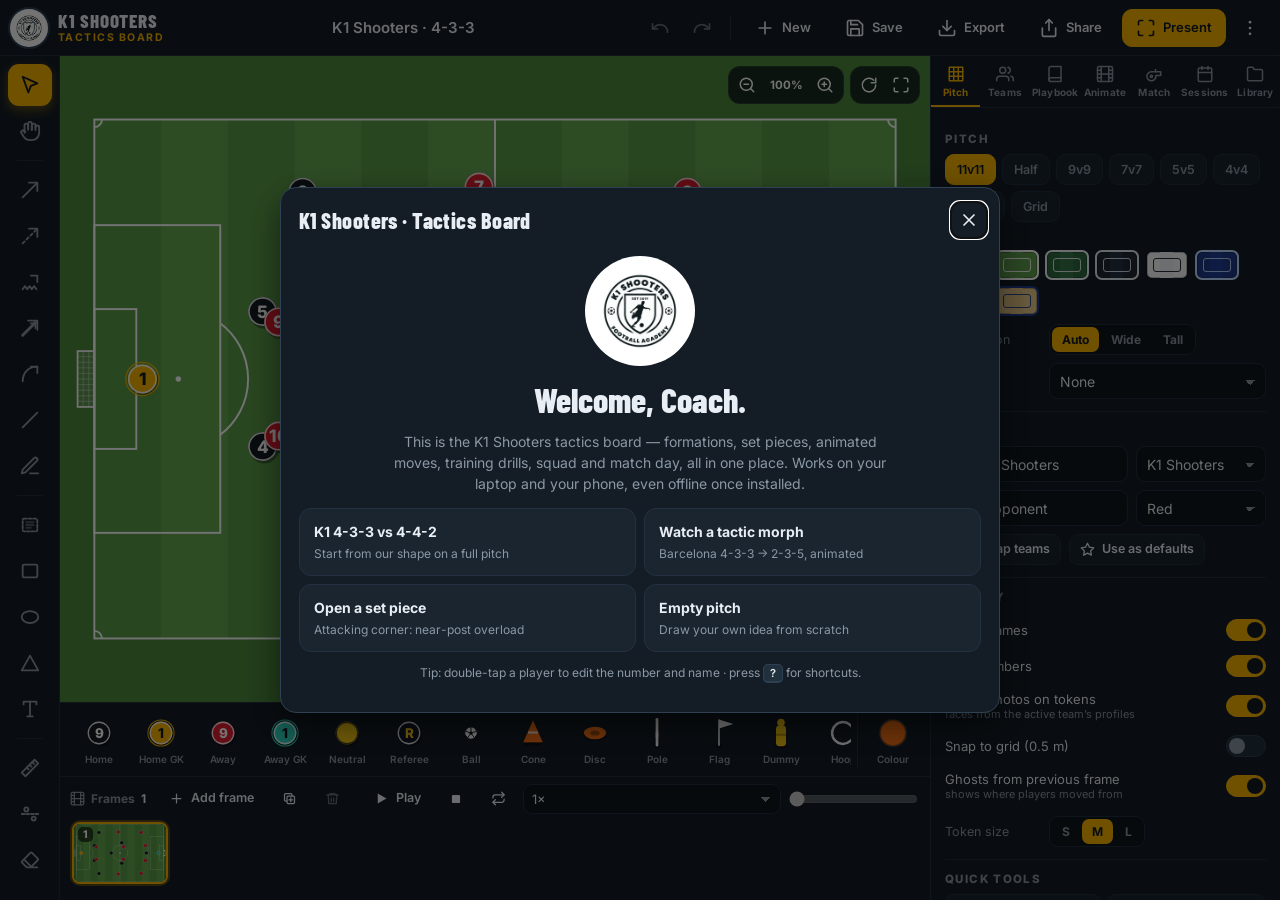
==== index.html @ 0724ea92 "K1 Shooters Tactics Board — installable coaching app Pitches, formations, set pieces, drills, animat" ====
<!DOCTYPE html>
<html lang="en" data-theme="dark">
<head>
  <meta charset="utf-8">
  <meta name="viewport" content="width=device-width, initial-scale=1, viewport-fit=cover, maximum-scale=1, user-scalable=no">
  <title>K1 Shooters · Tactics Board</title>
  <meta name="description" content="K1 Shooters Football Academy tactics board — formations, set pieces, animated moves, drills, squad, sessions and match day. Laptop and phone.">
  <meta name="theme-color" content="#0b1116">
  <meta name="apple-mobile-web-app-capable" content="yes">
  <meta name="mobile-web-app-capable" content="yes">
  <meta name="apple-mobile-web-app-status-bar-style" content="black-translucent">
  <meta name="apple-mobile-web-app-title" content="K1 Tactics">
  <link rel="manifest" href="manifest.webmanifest">
  <link rel="icon" href="assets/icon.svg" type="image/svg+xml">
  <link rel="apple-touch-icon" href="assets/apple-touch-icon.png">
  <link rel="preconnect" href="https://fonts.googleapis.com">
  <link rel="preconnect" href="https://fonts.gstatic.com" crossorigin>
  <link href="https://fonts.googleapis.com/css2?family=Barlow+Condensed:wght@600;700;800&family=Inter:wght@400;500;600;700;800&display=swap" rel="stylesheet">
  <link rel="stylesheet" href="css/app.css">
</head>
<body>
  <div id="app" class="app">
    <header class="topbar" id="topbar">
      <button class="icon-btn only-mobile" id="btnMenu" aria-label="Menu"><svg width="22" height="22" viewBox="0 0 24 24" fill="none" stroke="currentColor" stroke-width="2" stroke-linecap="round"><path d="M4 6h16M4 12h16M4 18h16"/></svg></button>
      <div class="brand" id="brand"></div>
      <div class="title-wrap"><input id="boardTitle" class="title-input" spellcheck="false" aria-label="Board title" value="Untitled board"></div>
      <div class="topbar-actions" id="topActions"></div>
    </header>

    <aside class="toolrail" id="toolrail" aria-label="Tools"></aside>

    <main class="stage" id="stage">
      <div class="board-wrap" id="boardWrap">
        <svg id="board" class="board" role="img" aria-label="Tactics board"></svg>
        <div class="hud hud-tl" id="hudTL"></div>
        <div class="hud hud-tr" id="hudTR"></div>
        <div class="hud hud-bc" id="hudBC"></div>
        <div class="selbar" id="selbar" hidden></div>
        <div class="text-editor" id="textEditor" hidden>
          <textarea rows="2" aria-label="Text label"></textarea>
          <div class="te-actions"><button class="btn btn-sm te-cancel" type="button">Cancel</button><button class="btn btn-sm btn-primary te-ok" type="button">Place</button></div>
        </div>
      </div>
      <div class="tray" id="tray" aria-label="Players and equipment"></div>
      <div class="framesbar" id="framesBar" aria-label="Frames"></div>
    </main>

    <aside class="sidepanel" id="sidepanel">
      <nav class="tabs" id="tabs" aria-label="Panels"></nav>
      <div class="pane" id="pane"></div>
    </aside>

    <nav class="mobilebar" id="mobilebar" aria-label="Sections"></nav>
  </div>

  <div id="sheet" class="sheet" hidden>
    <div class="sheet-backdrop"></div>
    <div class="sheet-panel" role="dialog" aria-modal="true">
      <div class="sheet-handle"></div>
      <div class="sheet-head"><div class="sheet-title" id="sheetTitle"></div><button class="icon-btn" id="sheetClose" aria-label="Close"><svg width="20" height="20" viewBox="0 0 24 24" fill="none" stroke="currentColor" stroke-width="2" stroke-linecap="round"><path d="M18 6L6 18M6 6l12 12"/></svg></button></div>
      <div class="sheet-body" id="sheetBody"></div>
    </div>
  </div>
  <div id="modal" class="modal" hidden></div>
  <div id="ctxmenu" class="ctxmenu menu" hidden></div>
  <div id="toasts" class="toasts" aria-live="polite"></div>
  <input type="file" id="fileInput" hidden>

  <script src="js/icons.js"></script>
  <script src="js/logo-data.js"></script>
  <script src="js/logo.js"></script>
  <script src="js/kits.js"></script>
  <script src="js/formations.js"></script>
  <script src="js/pitch.js"></script>
  <script src="js/state.js"></script>
  <script src="js/setpieces.js"></script>
  <script src="js/drills.js"></script>
  <script src="js/tactics.js"></script>
  <script src="js/render.js"></script>
  <script src="js/anim.js"></script>
  <script src="js/templates.js"></script>
  <script src="js/board.js"></script>
  <script src="js/gif.js"></script>
  <script src="js/storage.js"></script>
  <script src="js/squad.js"></script>
  <script src="js/teams.js"></script>
  <script src="js/match.js"></script>
  <script src="js/session.js"></script>
  <script src="js/ui.js"></script>
  <script src="js/panes.js"></script>
  <script src="js/panes-teams.js"></script>
  <script src="js/app.js"></script>
</body>
</html>
---- css/app.css ----
/* K1 Shooters Tactics Board — stylesheet */
:root {
  --bg: #0b1116; --bg2: #0f171e; --surface: #141d26; --surface2: #1a2530; --surface3: #21303d;
  --border: #223041; --border2: #2e4052;
  --text: #e8eef4; --muted: #8b98a5; --dim: #5d6b79;
  --accent: #f5b301; --accent-ink: #131c21; --accent2: #38bdf8; --ok: #22c55e; --warn: #f97316; --danger: #ef4444;
  --radius: 12px; --radius-sm: 8px;
  --shadow: 0 12px 34px rgba(0,0,0,.5); --shadow-sm: 0 4px 14px rgba(0,0,0,.35);
  --font: Inter, "Segoe UI", system-ui, -apple-system, Roboto, Arial, sans-serif;
  --display: "Barlow Condensed", Impact, "Arial Narrow", var(--font);
  --topbar-h: 56px; --rail-w: 60px; --panel-w: 350px; --tray-h: 74px; --frames-h: 124px;
  --sat: env(safe-area-inset-top, 0px); --sab: env(safe-area-inset-bottom, 0px);
}
[data-theme="light"] {
  --bg: #e9edf1; --bg2: #f3f5f7; --surface: #ffffff; --surface2: #f2f5f8; --surface3: #e6ebf0;
  --border: #d5dde5; --border2: #c1ccd7;
  --text: #131c21; --muted: #5b6977; --dim: #8794a1;
  --shadow: 0 12px 34px rgba(16,24,40,.18); --shadow-sm: 0 4px 14px rgba(16,24,40,.12);
}

* { box-sizing: border-box; }
[hidden] { display: none !important; }
html, body { height: 100%; margin: 0; }
body { font-family: var(--font); font-size: 14px; color: var(--text); background: var(--bg); -webkit-font-smoothing: antialiased; overscroll-behavior: none; overflow: hidden; -webkit-tap-highlight-color: transparent; }
button, input, select, textarea { font: inherit; color: inherit; }
button { cursor: pointer; border: 0; background: none; padding: 0; }
button:disabled { opacity: .4; cursor: default; }
::selection { background: rgba(245,179,1,.35); }
kbd { font: 600 11px var(--font); background: var(--surface3); border: 1px solid var(--border2); border-bottom-width: 2px; border-radius: 5px; padding: 1px 6px; color: var(--text); }
code { font-family: ui-monospace, Consolas, monospace; font-size: 12px; background: var(--surface3); padding: 1px 5px; border-radius: 4px; }
a, .link { color: var(--accent2); text-decoration: none; cursor: pointer; }
.muted { color: var(--muted); }
.small { font-size: 12px; }
.center { text-align: center; }
.hint { color: var(--muted); font-size: 12px; margin: 8px 0 0; line-height: 1.45; }
.hint.warn { color: var(--warn); }
.mono { font-family: ui-monospace, Consolas, monospace; font-size: 12px; word-break: break-all; }
.hide-sm { }
.only-mobile { display: none !important; }
.ico { display: inline-block; vertical-align: middle; flex: none; }

/* ------------------------------------------------------------- layout */
.app { display: grid; grid-template-columns: var(--rail-w) minmax(0, 1fr) var(--panel-w); grid-template-rows: var(--topbar-h) minmax(0, 1fr); grid-template-areas: "top top top" "rail stage panel"; height: 100dvh; width: 100vw; }
.topbar { grid-area: top; }
.toolrail { grid-area: rail; }
.stage { grid-area: stage; display: flex; flex-direction: column; min-width: 0; min-height: 0; }
.sidepanel { grid-area: panel; }
.mobilebar { display: none; }

/* ------------------------------------------------------------- topbar */
.topbar { display: flex; align-items: center; gap: 10px; padding: 0 12px 0 10px; background: var(--surface); border-bottom: 1px solid var(--border); padding-top: var(--sat); height: calc(var(--topbar-h) + var(--sat)); }
.brand { display: flex; align-items: center; gap: 10px; cursor: pointer; flex: none; }
.brand-badge { width: 38px; height: 38px; border-radius: 50%; overflow: hidden; background: #fff; display: grid; place-items: center; box-shadow: 0 0 0 2px var(--border2); }
.brand-badge img, .brand-badge svg { width: 38px; height: 38px; display: block; object-fit: cover; }
.brand-text { display: flex; flex-direction: column; line-height: 1; }
.brand-text b { font-family: var(--display); font-weight: 800; font-size: 19px; letter-spacing: .04em; }
.brand-text span { font-size: 10.5px; color: var(--accent); text-transform: uppercase; letter-spacing: .14em; font-weight: 700; margin-top: 3px; }
.title-wrap { flex: 1; min-width: 60px; display: flex; justify-content: center; }
.title-input { width: min(100%, 420px); background: transparent; border: 1px solid transparent; border-radius: 8px; padding: 6px 10px; font-weight: 600; font-size: 15px; text-align: center; color: var(--text); transition: border-color .15s, background .15s; }
.title-input:hover { border-color: var(--border); }
.title-input:focus { outline: none; border-color: var(--accent); background: var(--surface2); }
.topbar-actions { display: flex; align-items: center; gap: 6px; flex: none; }
.topbar-actions .sep { width: 1px; height: 24px; background: var(--border); margin: 0 4px; }
.dirty-dot { position: absolute; top: 6px; right: 6px; width: 7px; height: 7px; border-radius: 50%; background: var(--accent); }

/* ------------------------------------------------------------ buttons */
.btn { position: relative; display: inline-flex; align-items: center; justify-content: center; gap: 7px; padding: 8px 13px; border-radius: 10px; background: var(--surface2); border: 1px solid var(--border); color: var(--text); font-weight: 600; font-size: 13px; line-height: 1; white-space: nowrap; transition: background .12s, border-color .12s, transform .05s; }
.btn:hover { background: var(--surface3); border-color: var(--border2); }
.btn:active { transform: translateY(1px); }
.btn.on { border-color: var(--accent); color: var(--accent); }
.btn-primary { background: var(--accent); color: var(--accent-ink); border-color: var(--accent); }
.btn-primary:hover { background: #ffc61a; border-color: #ffc61a; }
.btn-ghost { background: transparent; border-color: transparent; }
.btn-ghost:hover { background: var(--surface2); border-color: var(--border); }
.btn-danger { background: var(--danger); border-color: var(--danger); color: #fff; }
.btn-danger-ghost { color: var(--danger); }
.btn-danger-ghost:hover { border-color: var(--danger); }
.btn-sm { padding: 7px 10px; font-size: 12.5px; border-radius: 9px; }
.icon-btn { position: relative; display: inline-grid; place-items: center; width: 36px; height: 36px; border-radius: 10px; color: var(--text); transition: background .12s; }
.icon-btn:hover { background: var(--surface2); }
.icon-btn.sm { width: 30px; height: 30px; border-radius: 8px; }
.icon-btn.xs { width: 24px; height: 24px; border-radius: 6px; font-weight: 700; }
.icon-btn.active { color: var(--accent); }
.icon-btn.danger:hover { color: var(--danger); }
.btn-grid { display: grid; grid-template-columns: 1fr 1fr; gap: 6px; }
.btn-grid .btn { justify-content: flex-start; }
.row { display: flex; align-items: center; gap: 8px; margin-top: 8px; }
.row.wrap { flex-wrap: wrap; }
.row.between { justify-content: space-between; }
.row.center { justify-content: center; }
.row-label { color: var(--muted); font-size: 12.5px; min-width: 96px; }
.stack { display: flex; flex-direction: column; gap: 14px; }
.sb-gap { flex: 1; }

/* ---------------------------------------------------------------- rail */
.toolrail { display: flex; flex-direction: column; align-items: center; background: var(--surface); border-right: 1px solid var(--border); padding: 8px 0; gap: 6px; overflow: hidden auto; scrollbar-width: none; }
.toolrail::-webkit-scrollbar { display: none; }
.rail-tools { display: flex; flex-direction: column; align-items: center; gap: 4px; }
.rail-sep { width: 26px; height: 1px; background: var(--border); margin: 4px 0; }
.rail-style { margin-top: auto; display: flex; flex-direction: column; align-items: center; gap: 6px; padding-top: 8px; }
.tool { width: 44px; height: 42px; border-radius: 11px; display: grid; place-items: center; color: var(--muted); transition: background .12s, color .12s; flex: none; }
.tool:hover { background: var(--surface2); color: var(--text); }
.tool.active { background: var(--accent); color: var(--accent-ink); box-shadow: 0 4px 12px rgba(245,179,1,.35); }
.swatch { display: inline-block; width: 18px; height: 18px; border-radius: 50%; box-shadow: inset 0 0 0 1px rgba(0,0,0,.35), 0 0 0 1px rgba(255,255,255,.15); }
.swatch-btn .swatch { width: 22px; height: 22px; }
.width-preview { display: block; width: 22px; border-radius: 3px; background: currentColor; }

/* --------------------------------------------------------------- board */
.board-wrap { position: relative; flex: 1; min-height: 0; background: var(--bg); overflow: hidden; }
.board { position: absolute; inset: 0; width: 100%; height: 100%; display: block; touch-action: none; user-select: none; -webkit-user-select: none; cursor: default; }
.board[data-tool="select"] { cursor: default; }
.board[data-tool="hand"], .board.panning { cursor: grab; }
.board[data-tool="pen"], .board[data-tool="line"], .board[data-tool="pass"], .board[data-tool="run"], .board[data-tool="dribble"], .board[data-tool="shot"], .board[data-tool="curve"], .board[data-tool="rect"], .board[data-tool="ellipse"], .board[data-tool="triangle"], .board[data-tool="zone"], .board[data-tool="measure"], .board[data-tool="offside"] { cursor: crosshair; }
.board[data-tool="text"] { cursor: text; }
.board[data-tool="eraser"] { cursor: cell; }
.board[data-tool="stamp"] { cursor: copy; }
.board .obj { cursor: move; }
.board .obj .hit { pointer-events: all; }
.board .obj.ghost { pointer-events: none; }
.board .handle { cursor: pointer; }
.board text { pointer-events: none; }
.hud { position: absolute; z-index: 5; display: flex; gap: 6px; align-items: center; pointer-events: none; }
.hud > * { pointer-events: auto; }
.hud-tl { top: 10px; left: 10px; right: 260px; flex-wrap: wrap; }
.hud-tr { top: 10px; right: 10px; }
.hud-bc { bottom: 10px; left: 50%; transform: translateX(-50%); display: none; }
.hud-bc.show { display: flex; }
.hud-group { display: flex; align-items: center; gap: 2px; background: rgba(11,17,22,.78); backdrop-filter: blur(8px); border: 1px solid rgba(255,255,255,.08); border-radius: 12px; padding: 3px; color: #fff; }
[data-theme="light"] .hud-group { background: rgba(255,255,255,.9); color: var(--text); border-color: var(--border); }
.hud-group .icon-btn { color: inherit; }
.hud-group .icon-btn:hover { background: rgba(255,255,255,.12); }
.hud-zoom { font-size: 11.5px; font-weight: 700; min-width: 44px; color: inherit; }
.hud-pill { display: inline-flex; align-items: center; gap: 7px; background: rgba(11,17,22,.78); backdrop-filter: blur(8px); border: 1px solid rgba(255,255,255,.08); color: #fff; border-radius: 999px; padding: 6px 12px; font-size: 12.5px; font-weight: 600; max-width: 100%; }
[data-theme="light"] .hud-pill { background: rgba(255,255,255,.9); color: var(--text); border-color: var(--border); }
.hud-pill.caption span { overflow: hidden; text-overflow: ellipsis; white-space: nowrap; }
.hud-pill.caption i { color: var(--muted); font-style: italic; font-weight: 500; }
.hud-pill.stamp { border-color: var(--accent); }
.hud-pill.mini { font-size: 11px; padding: 4px 9px; gap: 4px; }
.pill-btn { background: var(--accent); color: var(--accent-ink); border-radius: 999px; padding: 4px 10px; font-weight: 700; font-size: 12px; }
.frame-ind { font-size: 12px; font-weight: 700; padding: 0 8px; opacity: .9; }
.playbar .play.active { color: var(--accent); }

/* selection bar (inspector) */
.selbar { position: absolute; z-index: 6; left: 50%; top: 10px; transform: translateX(-50%); display: flex; align-items: center; gap: 4px; background: var(--surface); border: 1px solid var(--border2); box-shadow: var(--shadow-sm); border-radius: 12px; padding: 5px; max-width: calc(100% - 20px); overflow-x: auto; scrollbar-width: none; }
.selbar::-webkit-scrollbar { display: none; }
.sb-label { font-size: 12px; font-weight: 700; color: var(--muted); padding: 0 6px; white-space: nowrap; text-transform: capitalize; }
.sb-btn { display: inline-flex; align-items: center; justify-content: center; gap: 5px; min-width: 32px; height: 32px; padding: 0 8px; border-radius: 8px; font-weight: 700; font-size: 12px; color: var(--text); flex: none; }
.sb-btn:hover { background: var(--surface2); }
.sb-btn.on { background: var(--accent); color: var(--accent-ink); }
.sb-btn.danger { color: var(--danger); }
.sb-btn .swatch { width: 16px; height: 16px; }
.sb-input { height: 32px; border: 1px solid var(--border); border-radius: 8px; background: var(--bg2); padding: 0 8px; font-weight: 600; flex: none; }
.sb-input.num { width: 58px; text-align: center; }
.sb-input.name { width: 120px; }
.sb-input.wide { width: 220px; }
.sb-seg { display: inline-flex; background: var(--bg2); border: 1px solid var(--border); border-radius: 8px; padding: 2px; gap: 2px; flex: none; }
.sb-seg button { height: 26px; min-width: 28px; padding: 0 7px; border-radius: 6px; font-weight: 700; font-size: 12px; color: var(--muted); display: grid; place-items: center; }
.sb-seg button.on { background: var(--accent); color: var(--accent-ink); }
.sb-range { width: 80px; accent-color: var(--accent); flex: none; }
.sb-btn.wide-btn { padding: 0 10px; }

/* text editor */
.text-editor { position: absolute; z-index: 7; width: 240px; background: var(--surface); border: 1px solid var(--border2); box-shadow: var(--shadow); border-radius: 12px; padding: 8px; }
.text-editor textarea { width: 100%; resize: none; background: var(--bg2); border: 1px solid var(--border); border-radius: 8px; padding: 8px; font-size: 14px; }
.text-editor textarea:focus { outline: none; border-color: var(--accent); }
.te-actions { display: flex; justify-content: flex-end; gap: 6px; margin-top: 6px; }

/* drag ghost from tray */
.drag-ghost { position: fixed; left: 0; top: 0; z-index: 100; pointer-events: none; width: 44px; height: 44px; opacity: .85; filter: drop-shadow(0 6px 10px rgba(0,0,0,.5)); }
.drag-ghost.over { transform-origin: center; }
.drag-ghost svg { width: 44px; height: 44px; }

/* ---------------------------------------------------------------- tray */
.tray { height: var(--tray-h); background: var(--surface); border-top: 1px solid var(--border); display: flex; align-items: center; gap: 6px; padding: 0 8px; }
.tray-scroll { flex: 1; display: flex; gap: 4px; overflow-x: auto; scrollbar-width: thin; padding: 4px 2px; }
.tray-side { flex: none; border-left: 1px solid var(--border); padding-left: 6px; }
.chip { display: flex; flex-direction: column; align-items: center; gap: 2px; width: 58px; padding: 4px 2px; border-radius: 10px; color: var(--muted); font-size: 10px; font-weight: 600; flex: none; touch-action: none; transition: background .12s, color .12s; }
.chip svg { width: 36px; height: 36px; }
.chip:hover { background: var(--surface2); color: var(--text); }
.chip.on { background: var(--accent); color: var(--accent-ink); }
.chip span { white-space: nowrap; }
.chip.cone-color .swatch { width: 26px; height: 26px; margin: 5px 0; }

/* ------------------------------------------------------------- frames */
.framesbar { height: var(--frames-h); background: var(--surface); border-top: 1px solid var(--border); display: flex; flex-direction: column; padding: 6px 10px 8px; gap: 6px; }
.frames-head { display: flex; align-items: center; gap: 6px; }
.frames-title { display: inline-flex; align-items: center; gap: 6px; font-size: 12px; font-weight: 700; color: var(--muted); margin-right: 6px; }
.frames-title b { color: var(--text); }
.scrub { width: 160px; accent-color: var(--accent); }
.frames-strip { display: flex; align-items: center; gap: 6px; overflow-x: auto; scrollbar-width: thin; padding: 2px; }
.frame-thumb { position: relative; flex: none; width: 96px; height: 62px; border-radius: 8px; overflow: hidden; border: 2px solid transparent; cursor: pointer; background: #000; transition: border-color .12s, transform .12s; }
.frame-thumb svg { display: block; width: 100%; height: 100%; }
.frame-thumb:hover { transform: translateY(-1px); }
.frame-thumb.active { border-color: var(--accent); box-shadow: 0 0 0 2px rgba(245,179,1,.3); }
.frame-thumb.playing { border-color: var(--accent2); }
.fnum { position: absolute; left: 4px; top: 3px; font-size: 10.5px; font-weight: 800; background: rgba(0,0,0,.6); color: #fff; border-radius: 5px; padding: 1px 5px; }
.fcap { position: absolute; left: 0; right: 0; bottom: 0; font-size: 9.5px; padding: 2px 5px; background: linear-gradient(transparent, rgba(0,0,0,.8)); color: #fff; white-space: nowrap; overflow: hidden; text-overflow: ellipsis; }
.frame-dur { flex: none; font-size: 10.5px; color: var(--muted); font-weight: 600; }
.select.sm { height: 28px; padding: 0 6px; font-size: 12px; }

/* ----------------------------------------------------------- side panel */
.sidepanel { display: flex; flex-direction: column; background: var(--surface); border-left: 1px solid var(--border); min-height: 0; }
.tabs { display: grid; grid-template-columns: repeat(7, 1fr); border-bottom: 1px solid var(--border); }
.tab { display: flex; flex-direction: column; align-items: center; gap: 3px; padding: 9px 2px 7px; color: var(--muted); font-size: 10px; font-weight: 700; letter-spacing: .02em; border-bottom: 2px solid transparent; transition: color .12s; }
.tab:hover { color: var(--text); }
.tab.active { color: var(--accent); border-bottom-color: var(--accent); }
.pane { flex: 1; overflow-y: auto; padding: 12px 14px 24px; min-height: 0; scrollbar-width: thin; }
.pane-section { padding: 12px 0; border-bottom: 1px solid var(--border); }
.pane-section:last-child { border-bottom: 0; }
.pane-section h4 { margin: 0 0 8px; font-size: 11.5px; letter-spacing: .12em; text-transform: uppercase; color: var(--muted); font-weight: 800; }
.pane-section h4:empty { display: none; }
.group-title { margin: 14px 0 6px; font-size: 12px; color: var(--accent); text-transform: uppercase; letter-spacing: .1em; font-weight: 800; }
.field { display: flex; flex-direction: column; gap: 4px; }
.field > span, .field-label { font-size: 11.5px; color: var(--muted); font-weight: 600; }
.field-label { display: block; margin: 8px 0 6px; }
.field.span2 { grid-column: span 2; }
.form-grid { display: grid; grid-template-columns: 1fr 1fr; gap: 10px; }
.form-grid.three { grid-template-columns: 1fr 1fr 1fr; }
.input, .select { width: 100%; background: var(--bg2); border: 1px solid var(--border); border-radius: 9px; padding: 8px 10px; min-height: 36px; color: var(--text); transition: border-color .12s; }
.input:focus, .select:focus { outline: none; border-color: var(--accent); }
textarea.input { resize: vertical; line-height: 1.45; }
.input.num { width: 78px; text-align: center; flex: none; }
.input.sm, .select.sm { min-height: 30px; padding: 5px 8px; font-size: 13px; }
.input.num.sm { width: 60px; }
.input.center { text-align: center; font-weight: 700; }
.input.grow { flex: 1; min-width: 0; }
.select { appearance: none; background-image: linear-gradient(45deg, transparent 50%, var(--muted) 50%), linear-gradient(135deg, var(--muted) 50%, transparent 50%); background-position: calc(100% - 15px) 55%, calc(100% - 10px) 55%; background-size: 5px 5px; background-repeat: no-repeat; padding-right: 26px; }
.check { display: inline-flex; align-items: center; gap: 8px; font-size: 13px; cursor: pointer; }
.check input { accent-color: var(--accent); width: 16px; height: 16px; }
.check.small { font-size: 12px; color: var(--muted); margin: 6px 0; }
.choices { display: flex; flex-wrap: wrap; gap: 6px; }
.choice { padding: 7px 11px; border-radius: 9px; background: var(--surface2); border: 1px solid var(--border); font-weight: 600; font-size: 12.5px; color: var(--muted); }
.choice.on, .choice[aria-pressed="true"] { background: var(--accent); color: var(--accent-ink); border-color: var(--accent); }
.seg { display: inline-flex; background: var(--bg2); border: 1px solid var(--border); border-radius: 9px; padding: 2px; gap: 2px; }
.seg.full { display: flex; width: 100%; }
.seg.full button { flex: 1; }
.seg button { padding: 5px 10px; border-radius: 7px; font-weight: 700; font-size: 12px; color: var(--muted); }
.seg button.on { background: var(--accent); color: var(--accent-ink); }
.switch-row { display: flex; align-items: center; justify-content: space-between; gap: 10px; padding: 7px 0; font-size: 13px; cursor: pointer; }
.switch-row small { display: block; color: var(--muted); font-size: 11px; }
.switch { position: relative; width: 40px; height: 22px; border-radius: 11px; background: var(--surface3); border: 1px solid var(--border2); flex: none; transition: background .15s; }
.switch i { position: absolute; top: 2px; left: 2px; width: 16px; height: 16px; border-radius: 50%; background: var(--muted); transition: left .15s, background .15s; }
.switch.on { background: var(--accent); border-color: var(--accent); }
.switch.on i { left: 20px; background: var(--accent-ink); }
.theme-row { display: flex; flex-wrap: wrap; gap: 6px; margin-bottom: 4px; }
.theme-swatch { position: relative; width: 44px; height: 30px; border-radius: 7px; border: 2px solid transparent; overflow: hidden; box-shadow: inset 0 0 0 1px rgba(0,0,0,.25); }
.theme-swatch i { position: absolute; left: 33%; top: 0; bottom: 0; width: 33%; }
.theme-swatch::after { content: ""; position: absolute; inset: 6px; border: 1.5px solid; border-color: inherit; border-radius: 3px; opacity: .9; }
.theme-swatch.on { outline: 2px solid var(--accent); outline-offset: 2px; }
.team-row { display: grid; grid-template-columns: 18px 1fr 130px; align-items: center; gap: 8px; margin-bottom: 8px; }
.kit-dot { width: 18px; height: 18px; border-radius: 50%; box-shadow: 0 0 0 1px rgba(255,255,255,.25), inset 0 0 0 1px rgba(0,0,0,.25); }
.search { position: relative; margin: 10px 0 6px; }
.search .ico { position: absolute; right: 12px; top: 50%; transform: translateY(-50%); color: var(--muted); pointer-events: none; }
.subtabs { display: flex; gap: 2px; background: var(--bg2); border: 1px solid var(--border); border-radius: 10px; padding: 3px; }
.subtabs button { flex: 1; padding: 7px 4px; border-radius: 8px; font-size: 12px; font-weight: 700; color: var(--muted); }
.subtabs button.on { background: var(--surface3); color: var(--text); }
.cards { display: flex; flex-direction: column; gap: 8px; }
.card { background: var(--surface2); border: 1px solid var(--border); border-radius: 12px; overflow: hidden; }
.card-body { padding: 10px 12px 8px; position: relative; }
.card-body b { display: block; font-size: 13.5px; margin-bottom: 3px; }
.card-body p { margin: 4px 0 0; color: var(--muted); font-size: 12px; line-height: 1.45; }
.card-actions { display: flex; gap: 6px; padding: 8px 12px 10px; border-top: 1px solid var(--border); }
.card.club .club-bar { position: absolute; left: 0; top: 0; bottom: 0; width: 5px; background: linear-gradient(180deg, var(--club), var(--club2)); }
.card.club .card-body { padding-left: 16px; }
.tags { display: flex; flex-wrap: wrap; gap: 4px; margin-top: 6px; }
.tag { font-size: 10.5px; font-weight: 700; padding: 2px 7px; border-radius: 999px; background: var(--surface3); color: var(--muted); }
.empty-card { text-align: center; padding: 18px 10px; color: var(--muted); border: 1px dashed var(--border2); border-radius: 12px; }
.empty-card p { margin: 8px 0 0; font-size: 12.5px; line-height: 1.5; }
.list { display: flex; flex-direction: column; gap: 6px; margin-top: 10px; }
.list-row { display: flex; align-items: center; gap: 8px; width: 100%; text-align: left; padding: 10px 12px; background: var(--surface2); border: 1px solid var(--border); border-radius: 10px; }
.list-row:hover { border-color: var(--border2); }
.lr-main { flex: 1; display: flex; flex-direction: column; gap: 2px; min-width: 0; }
.lr-main b { white-space: nowrap; overflow: hidden; text-overflow: ellipsis; }

/* squad */
.squad-list { display: flex; flex-direction: column; gap: 4px; margin-bottom: 10px; }
.squad-row { display: grid; grid-template-columns: 30px 1fr auto 20px 30px 30px; align-items: center; gap: 6px; padding: 5px 6px; border-radius: 9px; background: var(--surface2); border: 1px solid var(--border); cursor: pointer; }
.squad-row.out { opacity: .55; }
.squad-row .num { font-weight: 800; text-align: center; font-family: var(--display); font-size: 16px; }
.squad-row .name { font-weight: 600; white-space: nowrap; overflow: hidden; text-overflow: ellipsis; }
.squad-row .cap { color: var(--accent); font-size: 11px; }
.squad-row .foot { color: var(--muted); font-size: 11px; text-align: center; }
.pos { font-size: 10px; font-weight: 800; padding: 2px 6px; border-radius: 6px; background: var(--surface3); }
.pos-GK { color: var(--accent); } .pos-DEF { color: var(--accent2); } .pos-MID { color: var(--ok); } .pos-FWD { color: var(--warn); }
.add-player { display: grid; grid-template-columns: 1fr 64px 76px auto; gap: 6px; align-items: center; }
.add-player .input.num { width: 100%; }

/* animate pane */
.frame-list { display: flex; flex-direction: column; gap: 8px; margin-top: 10px; }
.frame-item { display: grid; grid-template-columns: 84px 1fr; gap: 10px; padding: 8px; border: 1px solid var(--border); border-radius: 12px; background: var(--surface2); cursor: pointer; }
.frame-item.active { border-color: var(--accent); }
.frame-item svg { border-radius: 6px; display: block; }
.fi-body { display: flex; flex-direction: column; gap: 6px; min-width: 0; }
.fi-head { display: flex; justify-content: space-between; align-items: center; }
.fi-row { display: flex; align-items: center; gap: 4px; }
.fi-row label { display: inline-flex; align-items: center; gap: 4px; }

/* match */
.scoreboard { display: grid; grid-template-columns: 1fr auto 1fr; gap: 8px; align-items: center; padding: 12px 0 6px; }
.sb-team { display: flex; flex-direction: column; align-items: center; gap: 6px; }
.sb-team .score { font-family: var(--display); font-size: 48px; font-weight: 800; line-height: 1; }
.sb-mid { text-align: center; min-width: 96px; }
.period { font-size: 10.5px; font-weight: 800; letter-spacing: .12em; text-transform: uppercase; color: var(--accent); }
.clock { font-family: var(--display); font-size: 34px; font-weight: 700; letter-spacing: .04em; font-variant-numeric: tabular-nums; }
.small-meta { display: grid; grid-template-columns: 1fr 1fr 1fr; gap: 6px; }
.poss-bar { height: 10px; border-radius: 5px; background: var(--danger); overflow: hidden; margin-bottom: 8px; }
.poss-bar span { display: block; height: 100%; background: var(--accent); transition: width .3s; }
.event-grid { display: grid; grid-template-columns: repeat(3, 1fr); gap: 6px; margin-top: 10px; }
.ev-btn { display: flex; flex-direction: column; align-items: center; gap: 4px; padding: 9px 4px; border-radius: 10px; background: var(--surface2); border: 1px solid var(--border); font-size: 11px; font-weight: 700; color: var(--text); --ev: var(--text); }
.ev-btn .ico { color: var(--ev); }
.ev-btn:hover { border-color: var(--accent); }
.timeline { display: flex; flex-direction: column; gap: 4px; }
.tl-row { display: grid; grid-template-columns: 40px 22px 1fr 26px; align-items: center; gap: 6px; padding: 6px 8px; border-radius: 9px; background: var(--surface2); border-left: 3px solid var(--accent); font-size: 12.5px; }
.tl-row.away { border-left-color: var(--danger); }
.tl-min { font-weight: 800; font-family: var(--display); font-size: 15px; }
.tl-body div { font-size: 12px; }
table.stats { width: 100%; border-collapse: collapse; }
table.stats th { font-size: 11px; color: var(--muted); font-weight: 700; padding: 2px 0 6px; }
table.stats td { padding: 4px 0; text-align: center; }
table.stats td b { display: inline-block; min-width: 26px; font-family: var(--display); font-size: 18px; }
table.stats td.lbl { font-size: 12px; color: var(--muted); }
.hist { display: flex; flex-direction: column; gap: 4px; }
.hist-row { display: grid; grid-template-columns: 1fr auto auto; align-items: center; gap: 6px; padding: 6px 8px; border-radius: 9px; background: var(--surface2); font-size: 12.5px; }

/* season + attendance */
.record { display: grid; grid-template-columns: repeat(5, 1fr); gap: 6px; margin-bottom: 8px; }
.record div { display: flex; flex-direction: column; align-items: center; padding: 8px 4px; border-radius: 10px; background: var(--surface2); border: 1px solid var(--border); }
.record b { font-family: var(--display); font-size: 22px; line-height: 1; }
.record span { font-size: 10.5px; color: var(--muted); font-weight: 700; text-transform: uppercase; letter-spacing: .06em; margin-top: 4px; }
.leaders { display: flex; flex-direction: column; gap: 3px; }
.leader { display: grid; grid-template-columns: 22px 1fr auto; align-items: center; gap: 8px; padding: 5px 8px; border-radius: 8px; background: var(--surface2); font-size: 13px; }
.leader .rank { font-family: var(--display); font-weight: 800; color: var(--accent); }
.leader b { font-family: var(--display); font-size: 17px; }
.att-list { display: flex; flex-direction: column; gap: 4px; }
.att-row { display: grid; grid-template-columns: 28px 1fr auto; align-items: center; gap: 6px; padding: 4px 6px; border-radius: 9px; background: var(--surface2); border: 1px solid var(--border); }
.att-row .num { font-family: var(--display); font-weight: 800; font-size: 15px; text-align: center; }
.att-row .name { font-weight: 600; white-space: nowrap; overflow: hidden; text-overflow: ellipsis; font-size: 13px; }
.att-seg button { min-width: 28px; padding: 5px 0; }
.att-seg button.on.present { background: var(--ok); color: #fff; }
.att-seg button.on.late { background: var(--accent); color: var(--accent-ink); }
.att-seg button.on.injured { background: var(--accent2); color: #0b1116; }
.att-seg button.on.absent { background: var(--danger); color: #fff; }
.att-pct { color: var(--muted); font-weight: 600; font-size: 11px; }

/* teams + player profiles */
.team-chips { display: flex; gap: 6px; overflow-x: auto; padding: 2px 0 10px; scrollbar-width: thin; }
.team-chip { flex: none; display: flex; flex-direction: column; align-items: center; gap: 2px; min-width: 66px; padding: 8px 10px; border-radius: 12px; background: var(--surface2); border: 1px solid var(--border); color: var(--muted); }
.team-chip b { font-family: var(--display); font-size: 19px; line-height: 1; color: var(--text); }
.team-chip span { font-size: 10px; font-weight: 700; white-space: nowrap; }
.team-chip.on { background: var(--accent); border-color: var(--accent); color: var(--accent-ink); }
.team-chip.on b { color: var(--accent-ink); }
.team-chip.add { border-style: dashed; justify-content: center; }
.team-card { background: var(--surface2); border: 1px solid var(--border); border-radius: 14px; padding: 12px; margin-bottom: 4px; }
.tc-head { display: flex; align-items: center; justify-content: space-between; gap: 8px; }
.tc-name { display: flex; align-items: center; gap: 8px; font-size: 15px; min-width: 0; }
.tc-name b { white-space: nowrap; overflow: hidden; text-overflow: ellipsis; }
.tc-meta { color: var(--muted); font-size: 12px; margin-top: 4px; }
.player-list { display: flex; flex-direction: column; gap: 5px; margin-bottom: 10px; }
.player-row { display: grid; grid-template-columns: auto 36px 36px minmax(0, 1fr) auto 18px; align-items: center; gap: 8px; padding: 6px 8px; border-radius: 12px; background: var(--surface2); border: 1px solid var(--border); cursor: pointer; }
.player-row:hover { border-color: var(--border2); }
.player-row .rank { font-family: var(--display); font-weight: 800; font-size: 16px; color: var(--muted); min-width: 18px; text-align: center; }
.player-row .rank.r1 { color: #f5c542; } .player-row .rank.r2 { color: #c7ced6; } .player-row .rank.r3 { color: #c27a3a; }
.player-row .rank.blank { width: 0; min-width: 0; margin-right: -8px; }
.avatar { width: 36px; height: 36px; border-radius: 50%; overflow: hidden; background: var(--surface3); display: grid; place-items: center; font-weight: 800; font-size: 12px; color: var(--muted); flex: none; box-shadow: inset 0 0 0 1px var(--border2); }
.avatar img { width: 100%; height: 100%; object-fit: cover; display: block; }
.ovr { font-family: var(--display); font-weight: 800; font-size: 17px; text-align: center; border-radius: 8px; padding: 4px 0; line-height: 1; }
.tier-elite { background: #a21caf; color: #fff; } .tier-gold { background: #f5c542; color: #3b2a00; } .tier-silver { background: #c7ced6; color: #1f2937; } .tier-bronze { background: #c27a3a; color: #fff; } .tier-none { background: var(--surface3); color: var(--muted); }
.pinfo { min-width: 0; display: flex; flex-direction: column; gap: 1px; }
.pname { font-weight: 600; white-space: nowrap; overflow: hidden; text-overflow: ellipsis; font-size: 13px; }
.pname .pn { color: var(--muted); font-family: var(--display); font-size: 14px; margin-right: 2px; }
.pinfo small { color: var(--muted); font-size: 11px; white-space: nowrap; overflow: hidden; text-overflow: ellipsis; }
.elig { font-style: normal; font-size: 10px; padding: 1px 5px; border-radius: 5px; margin-left: 4px; font-weight: 700; }
.elig.over { background: rgba(239,68,68,.18); color: #f87171; } .elig.young { background: rgba(56,189,248,.18); color: #7dd3fc; }
.status-ic { color: var(--muted); display: grid; place-items: center; }
.st-injured .status-ic { color: #f87171; } .st-suspended .status-ic { color: #facc15; } .st-away .status-ic { color: var(--dim); } .st-trial .status-ic { color: var(--accent2); }
.player-row.st-away, .player-row.st-injured, .player-row.st-suspended { opacity: .78; }
.modal-card.player-modal { width: min(100%, 880px); }
.profile { display: grid; grid-template-columns: 260px minmax(0, 1fr); gap: 20px; }
.profile-card { display: flex; flex-direction: column; align-items: center; gap: 10px; }
.card-holder svg { width: 240px; height: auto; filter: drop-shadow(0 12px 22px rgba(0,0,0,.45)); }
.radar-wrap { color: var(--muted); }
.season-line { display: flex; gap: 14px; font-size: 10.5px; color: var(--muted); text-transform: uppercase; letter-spacing: .06em; }
.season-line b { font-family: var(--display); font-size: 20px; color: var(--text); display: block; text-align: center; letter-spacing: 0; }
.attr-grid { display: grid; grid-template-columns: 1fr 1fr; gap: 6px 16px; margin: 6px 0 12px; }
.attr { display: grid; grid-template-columns: 72px 1fr 30px; align-items: center; gap: 8px; font-size: 12px; color: var(--muted); }
.attr input { accent-color: var(--accent); width: 100%; }
.attr b { font-family: var(--display); font-size: 17px; color: var(--text); text-align: right; }
.lan-box { background: var(--surface2); border: 1px solid var(--accent); border-radius: 12px; padding: 12px 14px; }
.lan-url { font-family: ui-monospace, Consolas, monospace; font-size: 20px; font-weight: 700; color: var(--accent); margin: 6px 0; word-break: break-all; }
@media (max-width: 820px) {
  .profile { grid-template-columns: 1fr; }
  .attr-grid { grid-template-columns: 1fr; }
  .player-row { grid-template-columns: auto 32px 32px minmax(0, 1fr) auto 16px; gap: 6px; }
}

/* sessions */
.blocks { display: flex; flex-direction: column; gap: 8px; }
.block { border: 1px solid var(--border); border-radius: 12px; background: var(--surface2); padding: 8px; display: flex; flex-direction: column; gap: 6px; }
.block-head { display: flex; align-items: center; gap: 6px; }
.block-time { font-family: var(--display); font-weight: 800; font-size: 16px; min-width: 34px; color: var(--accent); }
.block-row { display: flex; align-items: center; gap: 6px; }
.block-row.end { justify-content: flex-end; }

/* library */
.lib-grid { display: grid; grid-template-columns: 1fr 1fr; gap: 8px; }
.lib-card { border: 1px solid var(--border); border-radius: 12px; overflow: hidden; background: var(--surface2); display: flex; flex-direction: column; }
.lib-card.current { border-color: var(--accent); }
.lib-thumb { aspect-ratio: 16 / 10; background: #000; cursor: pointer; }
.lib-thumb svg { display: block; width: 100%; height: 100%; }
.lib-body { padding: 8px 10px 4px; display: flex; flex-direction: column; gap: 2px; min-width: 0; }
.lib-body b { white-space: nowrap; overflow: hidden; text-overflow: ellipsis; font-size: 13px; }
.lib-actions { display: flex; align-items: center; justify-content: space-between; padding: 4px 8px 8px; }

/* settings */
.settings .pane-section:first-child { padding-top: 0; }
.logo-row { display: flex; gap: 12px; align-items: flex-start; margin-top: 10px; }
.logo-row img, .logo-row svg { width: 56px; height: 56px; border-radius: 50%; background: #fff; flex: none; }
.logo-row p { margin: 2px 0 6px; }

/* ------------------------------------------------------------- mobile bar */
.mobilebar { grid-area: mobile; display: none; background: var(--surface); border-top: 1px solid var(--border); padding-bottom: var(--sab); }
.mb-item { flex: 1; display: flex; flex-direction: column; align-items: center; gap: 2px; padding: 8px 2px 6px; color: var(--muted); font-size: 10px; font-weight: 700; }
.mb-item:active { color: var(--accent); }

/* ---------------------------------------------------------------- sheet */
.sheet { position: fixed; inset: 0; z-index: 40; }
.sheet-backdrop { position: absolute; inset: 0; background: rgba(0,0,0,.45); opacity: 0; transition: opacity .18s; }
.sheet-panel { position: absolute; left: 0; right: 0; bottom: 0; max-height: 78dvh; background: var(--surface); border-radius: 18px 18px 0 0; box-shadow: var(--shadow); display: flex; flex-direction: column; transform: translateY(100%); transition: transform .2s ease-out; padding-bottom: var(--sab); }
.sheet.open .sheet-backdrop { opacity: 1; }
.sheet.open .sheet-panel { transform: translateY(0); }
.sheet-handle { width: 42px; height: 5px; border-radius: 3px; background: var(--border2); margin: 8px auto 2px; touch-action: none; }
.sheet-head { display: flex; align-items: center; justify-content: space-between; padding: 4px 8px 4px 16px; }
.sheet-title { font-family: var(--display); font-size: 20px; font-weight: 800; letter-spacing: .02em; }
.sheet-body { overflow-y: auto; padding: 4px 14px 20px; -webkit-overflow-scrolling: touch; }
.tray-sheet .tray-scroll { flex-wrap: wrap; overflow: visible; justify-content: flex-start; }
.tray-sheet .tray-side { border: 0; padding: 0; }
.tray-sheet .chip { width: 64px; }
.more-grid { display: grid; grid-template-columns: repeat(3, 1fr); gap: 8px; padding-top: 6px; }
.more-item { display: flex; flex-direction: column; align-items: center; gap: 6px; padding: 14px 6px; border-radius: 12px; background: var(--surface2); border: 1px solid var(--border); font-size: 12px; font-weight: 700; color: var(--text); }

/* ---------------------------------------------------------------- modal */
.modal { position: fixed; inset: 0; z-index: 50; background: rgba(0,0,0,.55); display: grid; place-items: center; padding: 16px; overflow-y: auto; }
.modal-card { width: min(100%, 460px); background: var(--surface); border: 1px solid var(--border2); border-radius: 16px; box-shadow: var(--shadow); display: flex; flex-direction: column; max-height: calc(100dvh - 32px); animation: pop .16s ease-out; }
.modal-card.wide { width: min(100%, 720px); }
@keyframes pop { from { transform: translateY(8px) scale(.98); opacity: 0; } to { transform: none; opacity: 1; } }
.modal-head { display: flex; align-items: center; justify-content: space-between; padding: 14px 12px 8px 18px; }
.modal-head h3 { margin: 0; font-family: var(--display); font-size: 22px; font-weight: 800; letter-spacing: .02em; }
.modal-body { padding: 4px 18px 16px; overflow-y: auto; line-height: 1.5; }
.modal-body p { margin: 0 0 10px; }
.modal-actions { display: flex; justify-content: flex-end; gap: 8px; padding: 10px 18px 16px; border-top: 1px solid var(--border); flex-wrap: wrap; }
.preview-img { width: 100%; height: auto; border-radius: 10px; border: 1px solid var(--border); display: block; }
.progress { height: 10px; border-radius: 5px; background: var(--surface3); overflow: hidden; }
.progress .bar { height: 100%; background: var(--accent); transition: width .2s; }
.welcome { text-align: center; }
.welcome-badge { display: flex; justify-content: center; margin: 6px 0 8px; }
.welcome-badge img, .welcome-badge svg { width: 110px; height: 110px; border-radius: 50%; background: #fff; }
.welcome h2 { font-family: var(--display); font-size: 34px; margin: 4px 0 6px; font-weight: 800; }
.welcome p { color: var(--muted); max-width: 520px; margin: 0 auto 14px; }
.welcome-grid { display: grid; grid-template-columns: 1fr 1fr; gap: 8px; margin: 12px 0; text-align: left; }
.wcard { display: flex; flex-direction: column; gap: 3px; padding: 12px 14px; border-radius: 12px; background: var(--surface2); border: 1px solid var(--border); color: var(--text); text-align: left; }
.wcard:hover { border-color: var(--accent); }
.wcard span { font-size: 12px; color: var(--muted); }
.about { text-align: center; }
.about img, .about svg { width: 90px; height: 90px; border-radius: 50%; background: #fff; }
.about h3 { font-family: var(--display); font-size: 24px; margin: 8px 0 4px; }
.help h4 { margin: 14px 0 6px; font-size: 12px; text-transform: uppercase; letter-spacing: .1em; color: var(--accent); }
.help ul { margin: 0; padding-left: 18px; color: var(--muted); }
.help li { margin-bottom: 4px; }
.help p { color: var(--muted); }
.kbd-table { width: 100%; border-collapse: collapse; }
.kbd-table td { padding: 4px 6px 4px 0; border-bottom: 1px solid var(--border); font-size: 13px; }
.kbd-table td:first-child { white-space: nowrap; width: 40%; }

/* ------------------------------------------------------- popover / menus */
.popover { position: fixed; z-index: 60; background: var(--surface); border: 1px solid var(--border2); border-radius: 12px; box-shadow: var(--shadow); padding: 6px; animation: pop .12s ease-out; max-width: min(320px, calc(100vw - 16px)); }
.menu { min-width: 200px; }
.menu-item { display: flex; align-items: center; gap: 10px; width: 100%; padding: 8px 10px; border-radius: 8px; text-align: left; font-weight: 600; font-size: 13px; color: var(--text); }
.menu-item:hover { background: var(--surface2); }
.menu-item.danger { color: var(--danger); }
.menu-item .ico-gap { width: 16px; }
.menu-item kbd { margin-left: auto; opacity: .7; }
.menu-item .chk { margin-left: auto; color: var(--accent); }
.menu-item span { flex: 1; }
.menu-sep { height: 1px; background: var(--border); margin: 4px 6px; }
.ctxmenu { position: fixed; z-index: 70; background: var(--surface); border: 1px solid var(--border2); border-radius: 12px; box-shadow: var(--shadow); padding: 6px; min-width: 220px; animation: pop .12s ease-out; }
.color-grid { display: grid; grid-template-columns: repeat(6, 30px); gap: 6px; }
.color-dot { width: 30px; height: 30px; border-radius: 50%; border: 2px solid transparent; box-shadow: inset 0 0 0 1px rgba(0,0,0,.35), 0 0 0 1px rgba(255,255,255,.12); display: grid; place-items: center; cursor: pointer; }
.color-dot.on { border-color: var(--accent); }
.color-dot.custom { background: var(--surface3); color: var(--text); position: relative; overflow: hidden; }
.color-dot.custom input { position: absolute; inset: 0; opacity: 0; width: 100%; height: 100%; cursor: pointer; }

/* ---------------------------------------------------------------- toasts */
.toasts { position: fixed; left: 50%; bottom: calc(24px + var(--sab)); transform: translateX(-50%); z-index: 80; display: flex; flex-direction: column; gap: 6px; align-items: center; pointer-events: none; }
.toast { display: flex; align-items: center; gap: 8px; background: var(--surface); color: var(--text); border: 1px solid var(--border2); box-shadow: var(--shadow); border-radius: 999px; padding: 9px 14px; font-size: 13px; font-weight: 600; opacity: 0; transform: translateY(8px); transition: opacity .2s, transform .2s; max-width: min(92vw, 520px); }
.toast.show { opacity: 1; transform: none; }
.toast.ok .ico { color: var(--ok); }
.toast.warn .ico { color: var(--warn); }

/* ------------------------------------------------------------- presenting */
body.presenting .app { grid-template-columns: 1fr; grid-template-rows: 1fr; grid-template-areas: "stage"; }
body.presenting .topbar, body.presenting .toolrail, body.presenting .sidepanel, body.presenting .tray, body.presenting .framesbar, body.presenting .mobilebar, body.presenting .hud-tr, body.presenting .hud-tl, body.presenting .hud-bc, body.presenting .selbar, body.presenting .text-editor { display: none !important; }
body.presenting .board-wrap { background: #06090c; }
.present-bar { position: absolute; left: 0; right: 0; bottom: 0; z-index: 8; display: flex; align-items: center; justify-content: space-between; gap: 12px; padding: 10px 16px calc(10px + var(--sab)); background: linear-gradient(transparent, rgba(0,0,0,.7)); color: #fff; }
.present-caption { font-family: var(--display); font-size: clamp(18px, 3vw, 30px); font-weight: 700; letter-spacing: .01em; text-shadow: 0 2px 8px rgba(0,0,0,.6); flex: 1; min-width: 0; }
.present-controls { display: flex; align-items: center; gap: 2px; background: rgba(11,17,22,.7); border-radius: 12px; padding: 3px; }
.present-controls .icon-btn { color: #fff; }

/* -------------------------------------------------------------- responsive */
@media (max-width: 1180px) {
  :root { --panel-w: 310px; }
  .topbar-actions .btn span { display: none; }
}
@media (max-width: 820px) {
  :root { --topbar-h: 50px; }
  .only-mobile { display: inline-grid !important; }
  .hide-sm { display: none !important; }
  .app { grid-template-columns: 1fr; grid-template-rows: calc(var(--topbar-h) + var(--sat)) minmax(0, 1fr) 54px auto; grid-template-areas: "top" "stage" "rail" "mobile"; }
  .sidepanel, .tray, .framesbar { display: none; }
  .mobilebar { display: flex; }
  .topbar { padding: var(--sat) 8px 0 6px; gap: 6px; }
  .brand-text span { display: none; }
  .brand-text b { font-size: 17px; }
  .title-input { font-size: 14px; padding: 6px 6px; }
  .topbar-actions { gap: 2px; }
  .topbar-actions .sep { display: none; }
  .topbar-actions .btn { padding: 8px; }
  .toolrail { flex-direction: row; padding: 0 6px; border-right: 0; border-top: 1px solid var(--border); overflow: auto hidden; gap: 4px; }
  .rail-tools { flex-direction: row; gap: 2px; }
  .rail-sep { width: 1px; height: 26px; margin: 0 3px; }
  .rail-style { margin: 0 0 0 auto; flex-direction: row; padding: 0 0 0 6px; border-left: 1px solid var(--border); }
  .tool { width: 44px; height: 44px; }
  .hud-tl { right: 120px; }
  .hud-tr { flex-direction: column; align-items: flex-end; }
  .hud-tr .hud-group:first-child .hud-zoom { display: none; }
  .selbar { top: auto; bottom: 10px; max-width: calc(100% - 16px); }
  .hud-bc.show { bottom: 56px; }
  .selbar:not([hidden]) ~ .hud-bc { display: none; }
  .modal { padding: 10px; align-items: end; }
  .modal-card { max-height: calc(100dvh - 20px); }
  .form-grid { grid-template-columns: 1fr 1fr; }
  .lib-grid { grid-template-columns: 1fr 1fr; }
  .welcome-grid { grid-template-columns: 1fr; }
  .welcome h2 { font-size: 28px; }
  .team-row { grid-template-columns: 18px 1fr 120px; }
  .frame-item { grid-template-columns: 70px 1fr; }
}
@media (max-width: 400px) {
  .brand-text { display: none; }
  .event-grid { grid-template-columns: repeat(3, 1fr); }
  .add-player { grid-template-columns: 1fr 56px; }
  .add-player .select, .add-player .btn { grid-column: span 1; }
}
@media (hover: none) {
  .tool:hover, .btn:hover, .icon-btn:hover, .chip:hover { background: inherit; }
  .tool.active:hover { background: var(--accent); }
  .btn-primary:hover { background: var(--accent); }
}
@media print {
  body { overflow: visible; }
  .topbar, .toolrail, .sidepanel, .tray, .framesbar, .mobilebar, .hud, .selbar { display: none !important; }
  .app { display: block; height: auto; }
  .board-wrap { height: 90vh; }
}
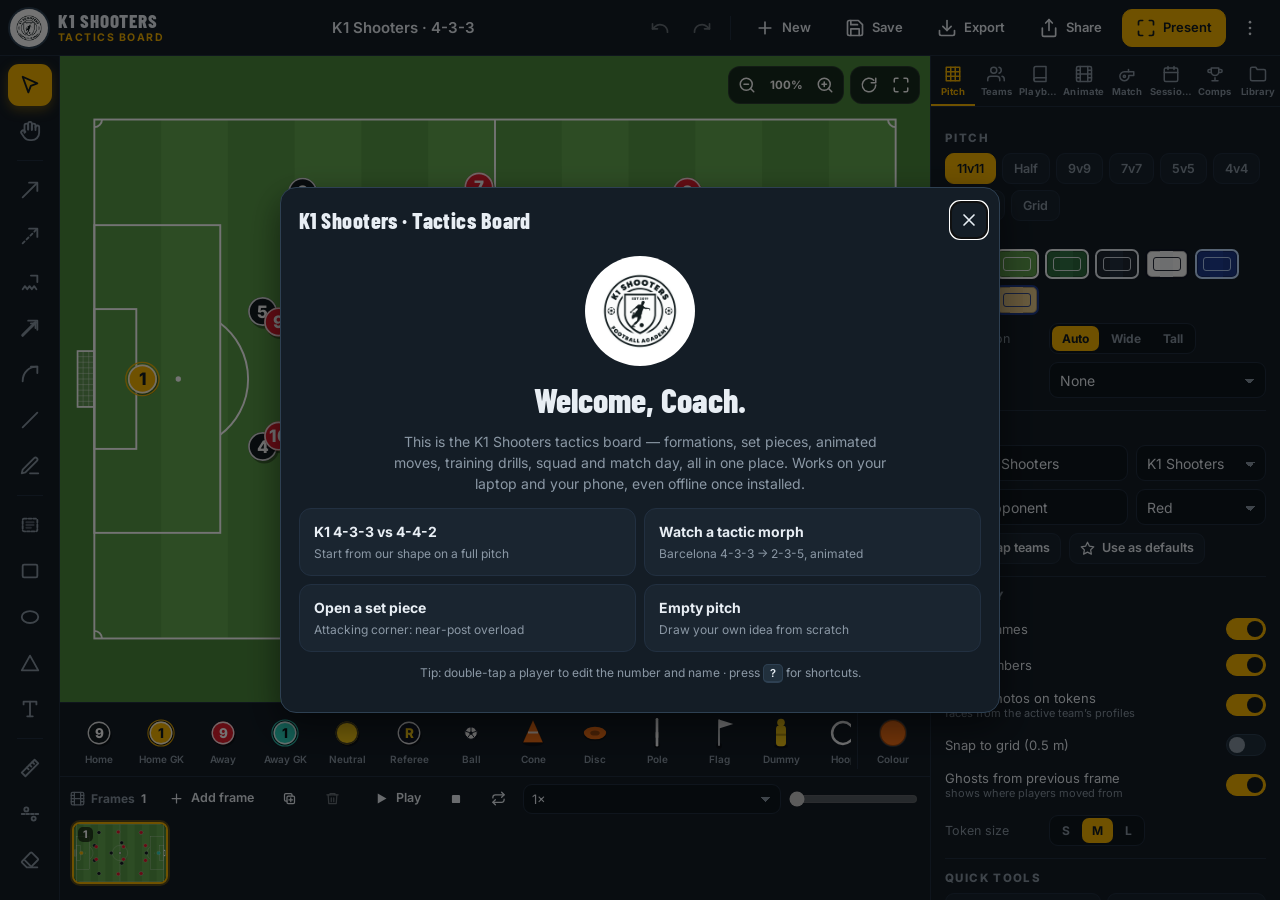
==== commit 04fd58a3: "Teams by age group, player profiles with photos and cards, photo tokens, competitions (leagues, tour" ====
--- a/index.html
+++ b/index.html
@@ -89,6 +89,8 @@
   <script src="js/ui.js"></script>
   <script src="js/panes.js"></script>
   <script src="js/panes-teams.js"></script>
+  <script src="js/competitions.js"></script>
+  <script src="js/panes-comps.js"></script>
   <script src="js/app.js"></script>
 </body>
 </html>
--- a/css/app.css
+++ b/css/app.css
@@ -200,8 +200,9 @@
 
 /* ----------------------------------------------------------- side panel */
 .sidepanel { display: flex; flex-direction: column; background: var(--surface); border-left: 1px solid var(--border); min-height: 0; }
-.tabs { display: grid; grid-template-columns: repeat(7, 1fr); border-bottom: 1px solid var(--border); }
-.tab { display: flex; flex-direction: column; align-items: center; gap: 3px; padding: 9px 2px 7px; color: var(--muted); font-size: 10px; font-weight: 700; letter-spacing: .02em; border-bottom: 2px solid transparent; transition: color .12s; }
+.tabs { display: grid; grid-template-columns: repeat(8, 1fr); border-bottom: 1px solid var(--border); }
+.tab { display: flex; flex-direction: column; align-items: center; gap: 3px; padding: 9px 1px 7px; color: var(--muted); font-size: 9.5px; font-weight: 700; letter-spacing: .01em; border-bottom: 2px solid transparent; transition: color .12s; min-width: 0; }
+.tab span { white-space: nowrap; overflow: hidden; text-overflow: ellipsis; max-width: 100%; }
 .tab:hover { color: var(--text); }
 .tab.active { color: var(--accent); border-bottom-color: var(--accent); }
 .pane { flex: 1; overflow-y: auto; padding: 12px 14px 24px; min-height: 0; scrollbar-width: thin; }
@@ -393,6 +394,64 @@
   .player-row { grid-template-columns: auto 32px 32px minmax(0, 1fr) auto 16px; gap: 6px; }
 }
 
+/* competitions */
+.comp-head { display: flex; align-items: center; justify-content: space-between; gap: 10px; margin: 8px 0 4px; }
+.comp-name { font-family: var(--display); font-size: 22px; font-weight: 800; letter-spacing: .01em; }
+.comp-actions { margin: 8px 0 0; }
+.pill { font-size: 10px; font-weight: 800; letter-spacing: .06em; text-transform: uppercase; padding: 3px 8px; border-radius: 999px; background: var(--surface3); color: var(--muted); white-space: nowrap; }
+.pill.st-live { background: rgba(34,197,94,.18); color: #4ade80; } .pill.st-done { background: rgba(245,179,1,.2); color: var(--accent); }
+.champ-banner { display: flex; align-items: center; gap: 8px; margin: 8px 0; padding: 10px 12px; border-radius: 12px; background: linear-gradient(90deg, rgba(245,179,1,.22), rgba(245,179,1,.06)); border: 1px solid rgba(245,179,1,.5); color: var(--accent); font-size: 14px; }
+.champ-banner b { color: var(--text); }
+.tdot { display: inline-block; width: 9px; height: 9px; border-radius: 50%; margin: 0 6px 0 0; box-shadow: 0 0 0 1px rgba(255,255,255,.2); flex: none; }
+.fx-list { display: flex; flex-direction: column; gap: 6px; }
+.fx { border: 1px solid var(--border); border-radius: 12px; background: var(--surface2); padding: 8px 10px; display: flex; flex-direction: column; gap: 6px; }
+.fx.ours { border-color: rgba(245,179,1,.55); }
+.fx.played { background: var(--surface); }
+.fx-meta { display: flex; align-items: center; gap: 6px; }
+.fx-time, .fx-pitch { background: var(--bg2); border: 1px solid var(--border); border-radius: 7px; height: 26px; font-size: 12px; font-weight: 700; color: var(--text); text-align: center; }
+.fx-time { width: 62px; } .fx-pitch { width: 34px; }
+.fx-teams { display: grid; grid-template-columns: minmax(0, 1fr) auto minmax(0, 1fr); align-items: center; gap: 6px; }
+.fx-team { font-weight: 700; font-size: 13px; white-space: nowrap; overflow: hidden; text-overflow: ellipsis; display: flex; align-items: center; }
+.fx-team.h { justify-content: flex-end; text-align: right; } .fx-team.a { justify-content: flex-start; }
+.fx-team.a .tdot { margin: 0 0 0 6px; }
+.fx-score, .fx-pens { display: flex; align-items: center; gap: 4px; }
+.fx-pens { justify-content: center; }
+.fx-score i, .fx-pens i { color: var(--muted); font-style: normal; font-weight: 800; }
+input.sc { width: 40px; height: 32px; text-align: center; font-family: var(--display); font-size: 18px; font-weight: 800; background: var(--bg2); border: 1px solid var(--border); border-radius: 8px; color: var(--text); -moz-appearance: textfield; }
+input.sc::-webkit-outer-spin-button, input.sc::-webkit-inner-spin-button { -webkit-appearance: none; margin: 0; }
+input.sc:focus { outline: none; border-color: var(--accent); }
+.fx-foot { display: flex; align-items: center; gap: 6px; }
+.table-wrap { overflow-x: auto; }
+table.standings { width: 100%; border-collapse: collapse; font-size: 12.5px; }
+table.standings th { font-size: 10.5px; color: var(--muted); font-weight: 800; padding: 4px 4px; text-align: center; letter-spacing: .04em; }
+table.standings td { padding: 6px 4px; text-align: center; border-top: 1px solid var(--border); font-variant-numeric: tabular-nums; }
+table.standings .l { text-align: left; white-space: nowrap; overflow: hidden; text-overflow: ellipsis; max-width: 140px; }
+table.standings tr.adv td { background: rgba(34,197,94,.08); }
+table.standings tr.ours td { background: rgba(245,179,1,.12); }
+table.standings tr.ours.adv td { background: rgba(245,179,1,.18); }
+table.standings .f { white-space: nowrap; }
+.fm { display: inline-block; width: 14px; height: 14px; line-height: 14px; border-radius: 3px; font-size: 9px; font-weight: 800; font-style: normal; text-align: center; margin-left: 2px; color: #fff; }
+.fm.W { background: var(--ok); } .fm.D { background: var(--dim); } .fm.L { background: var(--danger); }
+.bracket { display: flex; gap: 10px; overflow-x: auto; padding: 4px 0 10px; align-items: stretch; }
+.br-col { display: flex; flex-direction: column; justify-content: space-around; gap: 8px; min-width: 170px; }
+.br-title { font-size: 10.5px; text-transform: uppercase; letter-spacing: .1em; color: var(--accent); font-weight: 800; text-align: center; }
+.br-match { border: 1px solid var(--border); border-radius: 10px; background: var(--surface2); overflow: hidden; cursor: pointer; }
+.br-match.bye { opacity: .55; cursor: default; }
+.br-team { display: grid; grid-template-columns: auto minmax(0, 1fr) auto; align-items: center; gap: 4px; padding: 6px 8px; font-size: 12.5px; }
+.br-team + .br-team { border-top: 1px solid var(--border); }
+.br-team span { white-space: nowrap; overflow: hidden; text-overflow: ellipsis; }
+.br-team b { font-family: var(--display); font-size: 16px; min-width: 18px; text-align: right; }
+.br-team.win { background: rgba(34,197,94,.12); } .br-team.win span { font-weight: 800; }
+.br-team.ours span { color: var(--accent); }
+.br-time { font-size: 10.5px; color: var(--muted); padding: 3px 8px 5px; border-top: 1px solid var(--border); }
+.ko-score { display: grid; grid-template-columns: 1fr auto 1fr; gap: 10px; align-items: end; margin-bottom: 10px; }
+.ko-score div { display: flex; flex-direction: column; gap: 6px; text-align: center; }
+.ko-score .input.center { font-family: var(--display); font-size: 24px; font-weight: 800; }
+.ct-list { display: flex; flex-direction: column; gap: 6px; margin-bottom: 8px; }
+.ct-row { display: flex; align-items: center; gap: 6px; }
+.comp-link { display: flex; align-items: center; gap: 8px; padding: 8px 10px; border-radius: 10px; border: 1px solid rgba(245,179,1,.5); background: rgba(245,179,1,.1); color: var(--accent); margin-top: 6px; font-size: 12.5px; }
+.comp-link span { flex: 1; min-width: 0; color: var(--text); white-space: nowrap; overflow: hidden; text-overflow: ellipsis; }
+
 /* sessions */
 .blocks { display: flex; flex-direction: column; gap: 8px; }
 .block { border: 1px solid var(--border); border-radius: 12px; background: var(--surface2); padding: 8px; display: flex; flex-direction: column; gap: 6px; }
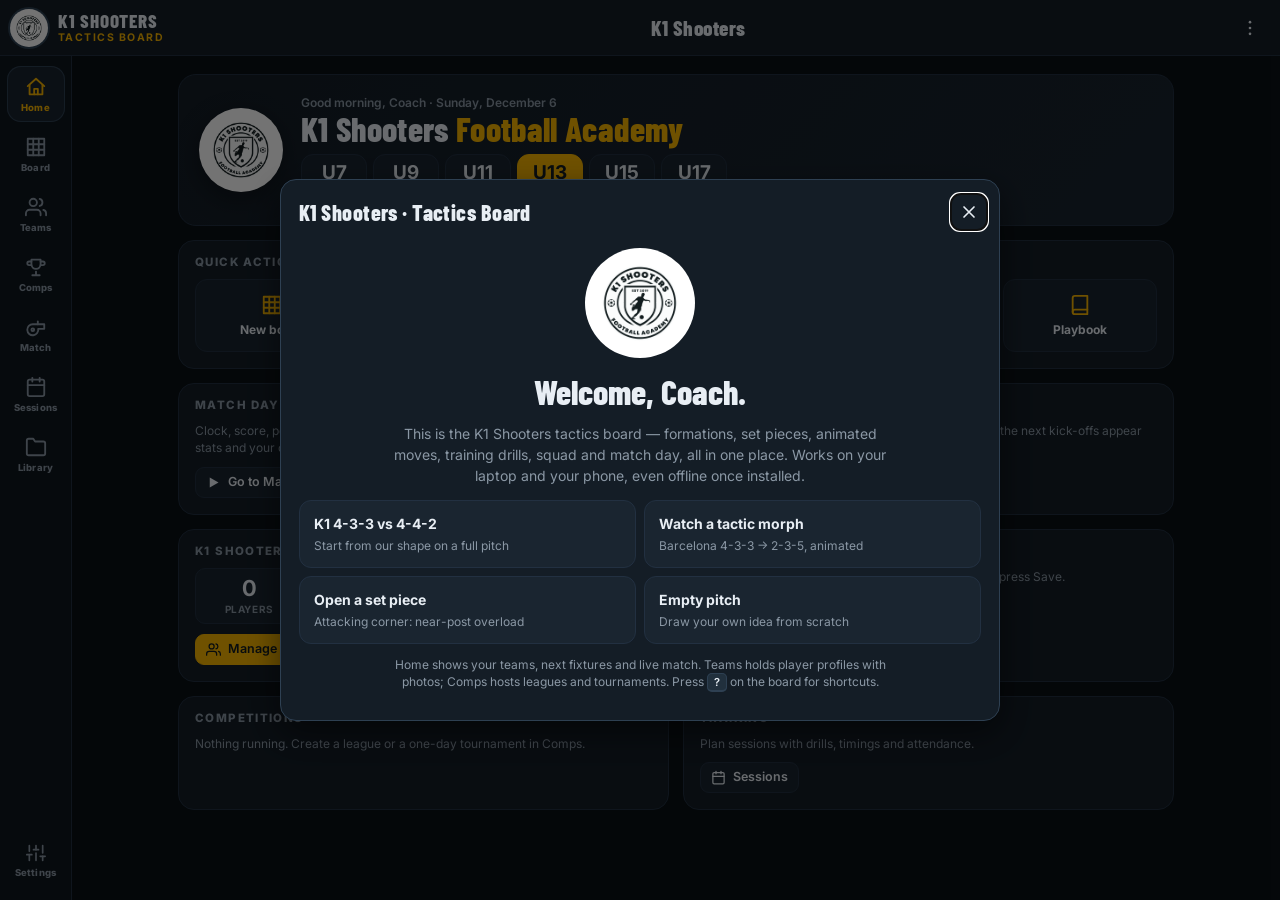
==== commit 685fb0d4: "Club app structure: Home dashboard + sections (Board, Teams, Comps, Match, Sessions, Library); Whats" ====
--- a/index.html
+++ b/index.html
@@ -23,9 +23,13 @@
     <header class="topbar" id="topbar">
       <button class="icon-btn only-mobile" id="btnMenu" aria-label="Menu"><svg width="22" height="22" viewBox="0 0 24 24" fill="none" stroke="currentColor" stroke-width="2" stroke-linecap="round"><path d="M4 6h16M4 12h16M4 18h16"/></svg></button>
       <div class="brand" id="brand"></div>
-      <div class="title-wrap"><input id="boardTitle" class="title-input" spellcheck="false" aria-label="Board title" value="Untitled board"></div>
+      <div class="title-wrap board-only"><input id="boardTitle" class="title-input" spellcheck="false" aria-label="Board title" value="Untitled board"></div>
+      <div class="section-title" id="sectionTitle"></div>
       <div class="topbar-actions" id="topActions"></div>
     </header>
+
+    <nav class="appnav" id="appnav" aria-label="Sections"></nav>
+    <section class="workspace" id="workspace"><div class="ws-inner" id="wsInner"></div></section>
 
     <aside class="toolrail" id="toolrail" aria-label="Tools"></aside>
 
@@ -91,6 +95,7 @@
   <script src="js/panes-teams.js"></script>
   <script src="js/competitions.js"></script>
   <script src="js/panes-comps.js"></script>
+  <script src="js/panes-home.js"></script>
   <script src="js/app.js"></script>
 </body>
 </html>
--- a/css/app.css
+++ b/css/app.css
@@ -40,12 +40,76 @@
 .ico { display: inline-block; vertical-align: middle; flex: none; }
 
 /* ------------------------------------------------------------- layout */
-.app { display: grid; grid-template-columns: var(--rail-w) minmax(0, 1fr) var(--panel-w); grid-template-rows: var(--topbar-h) minmax(0, 1fr); grid-template-areas: "top top top" "rail stage panel"; height: 100dvh; width: 100vw; }
+:root { --nav-w: 72px; }
+.app { display: grid; grid-template-columns: var(--nav-w) var(--rail-w) minmax(0, 1fr) var(--panel-w); grid-template-rows: var(--topbar-h) minmax(0, 1fr); grid-template-areas: "top top top top" "nav rail stage panel"; height: 100dvh; width: 100vw; }
 .topbar { grid-area: top; }
+.appnav { grid-area: nav; }
 .toolrail { grid-area: rail; }
 .stage { grid-area: stage; display: flex; flex-direction: column; min-width: 0; min-height: 0; }
 .sidepanel { grid-area: panel; }
+.workspace { grid-area: ws; display: none; }
 .mobilebar { display: none; }
+
+/* ---------------------------------------------------- app sections */
+.appnav { display: flex; flex-direction: column; align-items: center; gap: 4px; padding: 10px 0 12px; background: var(--bg2); border-right: 1px solid var(--border); }
+.nav-item { width: 58px; height: 56px; border-radius: 14px; display: flex; flex-direction: column; align-items: center; justify-content: center; gap: 4px; color: var(--muted); font-size: 9.5px; font-weight: 800; letter-spacing: .02em; transition: background .12s, color .12s; }
+.nav-item:hover { background: var(--surface2); color: var(--text); }
+.nav-item.on { background: var(--surface2); color: var(--accent); box-shadow: inset 0 0 0 1px var(--border2); }
+.nav-gap { flex: 1; }
+.workspace { overflow: auto; background: var(--bg); min-height: 0; scrollbar-width: thin; }
+.ws-inner { max-width: 1040px; margin: 0 auto; padding: 18px 22px 56px; }
+.ws-inner .pane-section { background: var(--surface); border: 1px solid var(--border); border-radius: 16px; padding: 16px 18px 18px; margin-bottom: 14px; }
+.ws-inner .pane-section h4 { font-size: 12px; }
+.ws-inner > .subtabs, .ws-inner > .search { max-width: 680px; }
+.section-title { flex: 1; text-align: center; font-family: var(--display); font-size: 21px; font-weight: 800; letter-spacing: .02em; min-width: 0; white-space: nowrap; overflow: hidden; text-overflow: ellipsis; }
+body[data-section="board"] .section-title { display: none; }
+body:not([data-section="board"]) .app { grid-template-columns: var(--nav-w) minmax(0, 1fr); grid-template-areas: "top top" "nav ws"; }
+body:not([data-section="board"]) .toolrail, body:not([data-section="board"]) .stage, body:not([data-section="board"]) .sidepanel { display: none; }
+body:not([data-section="board"]) .workspace { display: block; }
+body:not([data-section="board"]) .board-only { display: none !important; }
+.rail-panes { display: none; }
+.pane-btn { color: var(--accent); }
+.mb-item.on { color: var(--accent); }
+
+/* home dashboard */
+.home-hero { display: flex; align-items: center; gap: 18px; padding: 18px 20px; border-radius: 18px; background: linear-gradient(135deg, var(--surface) 0%, var(--surface2) 100%); border: 1px solid var(--border); margin-bottom: 14px; }
+.hero-badge img, .hero-badge svg { width: 84px; height: 84px; border-radius: 50%; background: #fff; display: block; box-shadow: 0 8px 24px rgba(0,0,0,.35); flex: none; }
+.hero-text { min-width: 0; flex: 1; }
+.hero-kicker { font-size: 12px; color: var(--muted); font-weight: 600; }
+.hero-text h1 { font-family: var(--display); font-size: 34px; font-weight: 800; margin: 2px 0 8px; line-height: 1; letter-spacing: .01em; }
+.hero-text h1 span { color: var(--accent); }
+.hero-teams { display: flex; gap: 6px; overflow-x: auto; padding-bottom: 2px; scrollbar-width: thin; }
+.home-grid { display: grid; grid-template-columns: repeat(2, minmax(0, 1fr)); gap: 14px; }
+.hcard { background: var(--surface); border: 1px solid var(--border); border-radius: 16px; padding: 14px 16px 16px; min-width: 0; }
+.hcard h4 { margin: 0 0 10px; font-size: 11.5px; letter-spacing: .12em; text-transform: uppercase; color: var(--muted); font-weight: 800; display: flex; align-items: center; gap: 8px; }
+.hcard p { margin: 0 0 10px; line-height: 1.45; }
+.hcard.quick { grid-column: 1 / -1; }
+.qa-grid { display: grid; grid-template-columns: repeat(6, minmax(0, 1fr)); gap: 8px; }
+.qa { display: flex; flex-direction: column; align-items: center; gap: 6px; padding: 14px 6px; border-radius: 12px; background: var(--surface2); border: 1px solid var(--border); font-size: 12px; font-weight: 700; color: var(--text); text-align: center; }
+.qa:hover { border-color: var(--accent); }
+.qa .ico { color: var(--accent); }
+.hcard.live.is-live { border-color: rgba(34,197,94,.6); }
+.hcard .dot { width: 8px; height: 8px; border-radius: 50%; background: var(--ok); animation: pulse 1.4s infinite; }
+@keyframes pulse { 0%, 100% { box-shadow: 0 0 0 3px rgba(34,197,94,.25); } 50% { box-shadow: 0 0 0 7px rgba(34,197,94,.08); } }
+.live-score { display: grid; grid-template-columns: 1fr auto 1fr; align-items: center; gap: 10px; margin: 6px 0; }
+.live-score b { font-family: var(--display); font-size: 40px; font-weight: 800; line-height: 1; }
+.live-score .ln { font-weight: 700; text-align: center; font-size: 13px; }
+.next-list { display: flex; flex-direction: column; gap: 6px; }
+.next-row { display: grid; grid-template-columns: 56px minmax(0, 1fr) 18px; align-items: center; gap: 10px; width: 100%; text-align: left; padding: 8px 10px; border-radius: 12px; background: var(--surface2); border: 1px solid var(--border); color: var(--text); }
+.next-row.ours { border-color: rgba(245,179,1,.5); }
+.next-row .nt { font-family: var(--display); font-weight: 800; font-size: 17px; display: flex; flex-direction: column; line-height: 1; }
+.next-row .nt small { font-family: var(--font); font-size: 10px; color: var(--muted); font-weight: 700; margin-top: 3px; }
+.next-row .nm { min-width: 0; display: flex; flex-direction: column; gap: 2px; font-size: 13px; }
+.next-row .nm small { color: var(--muted); font-size: 11px; white-space: nowrap; overflow: hidden; text-overflow: ellipsis; }
+.stat-row { display: grid; grid-template-columns: repeat(4, 1fr); gap: 8px; margin-bottom: 10px; }
+.stat-row div { display: flex; flex-direction: column; align-items: center; padding: 8px 4px; border-radius: 10px; background: var(--surface2); border: 1px solid var(--border); }
+.stat-row b { font-family: var(--display); font-size: 22px; line-height: 1; }
+.stat-row span { font-size: 10px; color: var(--muted); font-weight: 700; text-transform: uppercase; letter-spacing: .06em; margin-top: 4px; }
+.board-strip { display: grid; grid-template-columns: repeat(4, minmax(0, 1fr)); gap: 8px; margin-bottom: 10px; }
+.board-tile { border: 1px solid var(--border); border-radius: 10px; overflow: hidden; background: #000; display: flex; flex-direction: column; color: var(--text); text-align: left; }
+.board-tile svg { width: 100%; height: auto; aspect-ratio: 16 / 10; display: block; }
+.board-tile span { font-size: 11px; font-weight: 600; padding: 6px 8px; background: var(--surface2); white-space: nowrap; overflow: hidden; text-overflow: ellipsis; }
+.list.compact { margin-top: 0; }
 
 /* ------------------------------------------------------------- topbar */
 .topbar { display: flex; align-items: center; gap: 10px; padding: 0 12px 0 10px; background: var(--surface); border-bottom: 1px solid var(--border); padding-top: var(--sat); height: calc(var(--topbar-h) + var(--sat)); }
@@ -200,8 +264,8 @@
 
 /* ----------------------------------------------------------- side panel */
 .sidepanel { display: flex; flex-direction: column; background: var(--surface); border-left: 1px solid var(--border); min-height: 0; }
-.tabs { display: grid; grid-template-columns: repeat(8, 1fr); border-bottom: 1px solid var(--border); }
-.tab { display: flex; flex-direction: column; align-items: center; gap: 3px; padding: 9px 1px 7px; color: var(--muted); font-size: 9.5px; font-weight: 700; letter-spacing: .01em; border-bottom: 2px solid transparent; transition: color .12s; min-width: 0; }
+.tabs { display: flex; border-bottom: 1px solid var(--border); }
+.tab { flex: 1; display: flex; flex-direction: column; align-items: center; gap: 3px; padding: 9px 1px 7px; color: var(--muted); font-size: 10.5px; font-weight: 700; letter-spacing: .01em; border-bottom: 2px solid transparent; transition: color .12s; min-width: 0; }
 .tab span { white-space: nowrap; overflow: hidden; text-overflow: ellipsis; max-width: 100%; }
 .tab:hover { color: var(--text); }
 .tab.active { color: var(--accent); border-bottom-color: var(--accent); }
@@ -557,6 +621,7 @@
 
 /* ------------------------------------------------------------- presenting */
 body.presenting .app { grid-template-columns: 1fr; grid-template-rows: 1fr; grid-template-areas: "stage"; }
+body.presenting .appnav, body.presenting .workspace,
 body.presenting .topbar, body.presenting .toolrail, body.presenting .sidepanel, body.presenting .tray, body.presenting .framesbar, body.presenting .mobilebar, body.presenting .hud-tr, body.presenting .hud-tl, body.presenting .hud-bc, body.presenting .selbar, body.presenting .text-editor { display: none !important; }
 body.presenting .board-wrap { background: #06090c; }
 .present-bar { position: absolute; left: 0; right: 0; bottom: 0; z-index: 8; display: flex; align-items: center; justify-content: space-between; gap: 12px; padding: 10px 16px calc(10px + var(--sab)); background: linear-gradient(transparent, rgba(0,0,0,.7)); color: #fff; }
@@ -574,6 +639,19 @@
   .only-mobile { display: inline-grid !important; }
   .hide-sm { display: none !important; }
   .app { grid-template-columns: 1fr; grid-template-rows: calc(var(--topbar-h) + var(--sat)) minmax(0, 1fr) 54px auto; grid-template-areas: "top" "stage" "rail" "mobile"; }
+  .appnav { display: none; }
+  body:not([data-section="board"]) .app { grid-template-columns: 1fr; grid-template-rows: calc(var(--topbar-h) + var(--sat)) minmax(0, 1fr) auto; grid-template-areas: "top" "ws" "mobile"; }
+  .ws-inner { padding: 12px 12px 32px; }
+  .ws-inner .pane-section { padding: 12px 12px 14px; border-radius: 14px; }
+  .rail-panes { display: flex; gap: 2px; padding-right: 6px; margin-right: 4px; border-right: 1px solid var(--border); flex: none; }
+  .section-title { font-size: 18px; }
+  .home-hero { flex-direction: column; text-align: center; align-items: center; padding: 16px; }
+  .hero-text { width: 100%; max-width: 100%; }
+  .hero-text h1 { font-size: 28px; }
+  .hero-teams { justify-content: flex-start; width: 100%; }
+  .home-grid { grid-template-columns: 1fr; }
+  .qa-grid { grid-template-columns: repeat(3, 1fr); }
+  .board-strip { grid-template-columns: repeat(2, 1fr); }
   .sidepanel, .tray, .framesbar { display: none; }
   .mobilebar { display: flex; }
   .topbar { padding: var(--sat) 8px 0 6px; gap: 6px; }
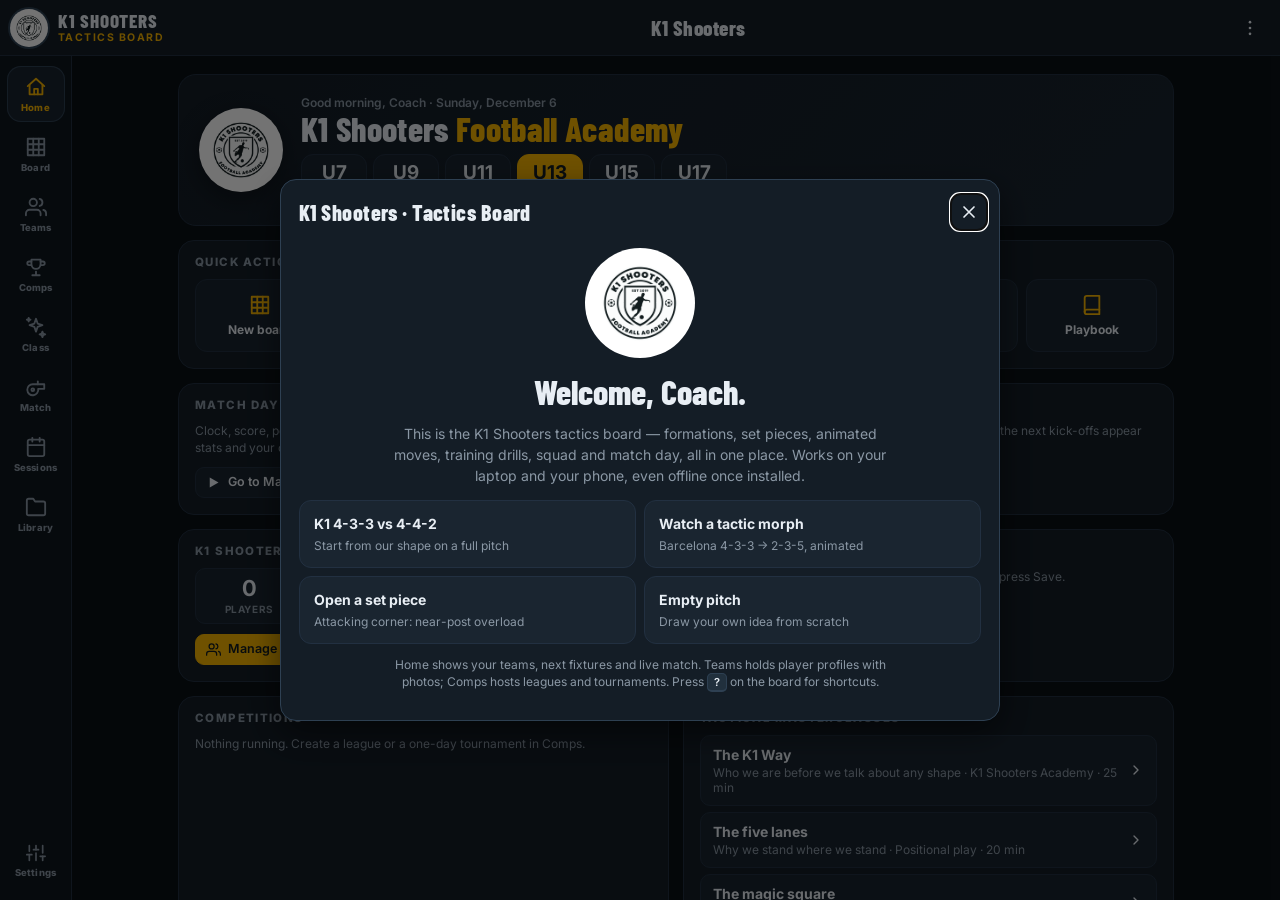
==== commit 760b64d9: "Tactical masterclasses, phases of play and the 4-2-2-2 family Twelve masterclasses (71 slides) the c" ====
--- a/index.html
+++ b/index.html
@@ -79,7 +79,9 @@
   <script src="js/state.js"></script>
   <script src="js/setpieces.js"></script>
   <script src="js/drills.js"></script>
+  <script src="js/drills-k1.js"></script>
   <script src="js/tactics.js"></script>
+  <script src="js/phases.js"></script>
   <script src="js/render.js"></script>
   <script src="js/anim.js"></script>
   <script src="js/templates.js"></script>
@@ -96,6 +98,9 @@
   <script src="js/competitions.js"></script>
   <script src="js/panes-comps.js"></script>
   <script src="js/panes-home.js"></script>
+  <script src="js/masterclass.js"></script>
+  <script src="js/masterclass-content.js"></script>
+  <script src="js/panes-masterclass.js"></script>
   <script src="js/app.js"></script>
 </body>
 </html>
--- a/css/app.css
+++ b/css/app.css
@@ -84,7 +84,7 @@
 .hcard h4 { margin: 0 0 10px; font-size: 11.5px; letter-spacing: .12em; text-transform: uppercase; color: var(--muted); font-weight: 800; display: flex; align-items: center; gap: 8px; }
 .hcard p { margin: 0 0 10px; line-height: 1.45; }
 .hcard.quick { grid-column: 1 / -1; }
-.qa-grid { display: grid; grid-template-columns: repeat(6, minmax(0, 1fr)); gap: 8px; }
+.qa-grid { display: grid; grid-template-columns: repeat(7, minmax(0, 1fr)); gap: 8px; }
 .qa { display: flex; flex-direction: column; align-items: center; gap: 6px; padding: 14px 6px; border-radius: 12px; background: var(--surface2); border: 1px solid var(--border); font-size: 12px; font-weight: 700; color: var(--text); text-align: center; }
 .qa:hover { border-color: var(--accent); }
 .qa .ico { color: var(--accent); }
@@ -458,6 +458,66 @@
   .player-row { grid-template-columns: auto 32px 32px minmax(0, 1fr) auto 16px; gap: 6px; }
 }
 
+/* tactical masterclasses */
+.mc-grid { display: grid; grid-template-columns: 1fr 1fr; gap: 10px; }
+.mc-card { --mc: var(--accent); display: grid; grid-template-columns: 5px minmax(0, 1fr) 18px; align-items: center; gap: 12px; text-align: left; padding: 0 12px 0 0; border: 1px solid var(--border); border-radius: 14px; background: var(--surface2); color: var(--text); overflow: hidden; min-height: 104px; }
+.mc-card:hover { border-color: var(--mc); }
+.mc-bar { align-self: stretch; background: linear-gradient(180deg, var(--mc), color-mix(in srgb, var(--mc) 35%, transparent)); }
+.mc-body { display: flex; flex-direction: column; gap: 3px; padding: 12px 0; min-width: 0; }
+.mc-body b { font-size: 14px; }
+.mc-body small { color: var(--muted); font-size: 12px; line-height: 1.4; }
+.mc-head { --mc: var(--accent); display: flex; align-items: center; justify-content: space-between; gap: 12px; margin: 10px 0 6px; padding-left: 14px; border-left: 5px solid var(--mc); border-radius: 3px; }
+.mc-title { font-family: var(--display); font-size: 26px; font-weight: 800; letter-spacing: .01em; display: block; }
+.mc-summary { color: var(--muted); line-height: 1.55; margin: 6px 0 0; max-width: 72ch; }
+.mc-slides { display: flex; flex-direction: column; gap: 12px; margin-top: 14px; }
+.mc-slide { display: grid; grid-template-columns: minmax(0, 1fr) 340px; gap: 18px; padding: 16px 18px; border: 1px solid var(--border); border-radius: 16px; background: var(--surface); align-items: start; }
+.mc-slide:not(:has(.ms-pic)) { grid-template-columns: minmax(0, 1fr); }
+.mc-slide.chapter { background: linear-gradient(120deg, var(--surface3), var(--surface2)); border-color: var(--border2); }
+.ms-head { display: flex; align-items: center; gap: 10px; margin-bottom: 8px; }
+.ms-head b { font-size: 16px; }
+.ms-n { flex: none; width: 26px; height: 26px; border-radius: 50%; background: var(--accent); color: var(--accent-ink); display: grid; place-items: center; font-family: var(--display); font-weight: 800; font-size: 15px; }
+.ms-lead { color: var(--text); margin: 0 0 8px; line-height: 1.55; font-size: 14px; }
+.ms-points { margin: 0 0 8px; padding-left: 20px; color: var(--muted); line-height: 1.55; }
+.ms-points li { margin-bottom: 5px; }
+.mc-slide blockquote { margin: 10px 0; padding: 10px 14px; border-left: 3px solid var(--accent); background: rgba(245,179,1,.08); font-style: italic; color: var(--text); line-height: 1.5; }
+.mc-slide blockquote cite { display: block; margin-top: 6px; font-style: normal; font-size: 11.5px; color: var(--muted); }
+.ms-cp { background: var(--surface2); border-radius: 10px; padding: 10px 14px; margin: 10px 0; }
+.ms-cp b { font-size: 10.5px; text-transform: uppercase; letter-spacing: .1em; color: var(--accent); }
+.ms-cp ul { margin: 6px 0 0; padding-left: 18px; color: var(--muted); font-size: 13px; line-height: 1.5; }
+.ms-note { color: var(--muted); font-size: 12.5px; font-style: italic; margin: 8px 0 0; }
+.ms-pic { cursor: pointer; }
+.ms-pic svg { width: 100%; height: auto; border-radius: 10px; border: 1px solid var(--border); display: block; }
+.ms-pic .cap { display: block; font-size: 11.5px; color: var(--muted); margin-top: 6px; }
+ul.src { margin: 0; padding-left: 18px; color: var(--muted); font-size: 12.5px; line-height: 1.6; }
+
+/* masterclass presenter */
+body.mc-presenting { overflow: hidden; }
+.mc-present { position: fixed; inset: 0; z-index: 90; background: #070b0f; display: flex; flex-direction: column; color: #fff; }
+.mcp-stage { flex: 1; display: grid; grid-template-columns: minmax(0, 1.25fr) minmax(0, 1fr); gap: 34px; padding: 42px 48px 18px; align-items: center; min-height: 0; cursor: pointer; }
+.mc-present.no-pic .mcp-stage { grid-template-columns: minmax(0, 1fr); justify-items: center; }
+.mcp-pic { min-width: 0; display: flex; align-items: center; justify-content: center; }
+.mcp-pic svg { max-width: 100%; max-height: 72dvh; height: auto; border-radius: 14px; box-shadow: 0 20px 50px rgba(0,0,0,.6); display: block; }
+.mcp-text { min-width: 0; max-height: 78dvh; overflow-y: auto; scrollbar-width: thin; }
+.mc-present.no-pic .mcp-text { max-width: 900px; text-align: center; }
+.mcp-text h2 { font-family: var(--display); font-size: clamp(28px, 3.4vw, 50px); font-weight: 800; margin: 0 0 14px; line-height: 1.05; letter-spacing: .01em; }
+.mcp-text .lead { font-size: clamp(16px, 1.5vw, 22px); color: #f5b301; line-height: 1.45; margin: 0 0 16px; font-weight: 600; }
+.mcp-text ul { margin: 0 0 16px; padding-left: 26px; }
+.mcp-text li { font-size: clamp(15px, 1.35vw, 21px); line-height: 1.5; margin-bottom: 10px; color: #e8eef4; }
+.mc-present.no-pic .mcp-text ul { display: inline-block; text-align: left; }
+.mcp-text blockquote { margin: 16px 0; padding: 14px 20px; border-left: 4px solid #f5b301; background: rgba(245,179,1,.1); font-style: italic; font-size: clamp(15px, 1.4vw, 22px); line-height: 1.45; }
+.mcp-text blockquote cite { display: block; margin-top: 8px; font-style: normal; font-size: 13px; color: #8b98a5; }
+.mcp-text .cp { margin-top: 14px; padding: 12px 18px; border-radius: 12px; background: rgba(255,255,255,.06); }
+.mcp-text .cp b { font-size: 11px; letter-spacing: .12em; text-transform: uppercase; color: #f5b301; }
+.mcp-text .cp ul { margin: 8px 0 0; }
+.mcp-text .cp li { font-size: clamp(13px, 1.1vw, 17px); color: #cfd8e3; margin-bottom: 6px; }
+.mc-present.chapter .mcp-stage { background: radial-gradient(circle at 30% 40%, rgba(245,179,1,.16), transparent 60%); }
+.mcp-bar { display: flex; align-items: center; gap: 8px; padding: 10px 20px calc(10px + var(--sab)); background: rgba(11,17,22,.9); border-top: 1px solid rgba(255,255,255,.08); }
+.mcp-bar .icon-btn { color: #fff; }
+.mcp-title { flex: 1; font-weight: 700; font-size: 14px; color: #8b98a5; white-space: nowrap; overflow: hidden; text-overflow: ellipsis; }
+.mcp-count { font-family: var(--display); font-size: 17px; font-weight: 800; padding: 0 8px; }
+.mcp-progress { height: 3px; background: rgba(255,255,255,.12); }
+.mcp-progress i { display: block; height: 100%; background: #f5b301; transition: width .25s; }
+
 /* competitions */
 .comp-head { display: flex; align-items: center; justify-content: space-between; gap: 10px; margin: 8px 0 4px; }
 .comp-name { font-family: var(--display); font-size: 22px; font-weight: 800; letter-spacing: .01em; }
@@ -651,6 +711,12 @@
   .hero-teams { justify-content: flex-start; width: 100%; }
   .home-grid { grid-template-columns: 1fr; }
   .qa-grid { grid-template-columns: repeat(3, 1fr); }
+  .mc-grid { grid-template-columns: 1fr; }
+  .mc-slide { grid-template-columns: minmax(0, 1fr); }
+  .mc-title { font-size: 22px; }
+  .mcp-stage { grid-template-columns: minmax(0, 1fr); gap: 14px; padding: 14px 16px 8px; align-content: start; overflow-y: auto; }
+  .mcp-pic svg { max-height: 34dvh; }
+  .mcp-text { max-height: none; overflow: visible; }
   .board-strip { grid-template-columns: repeat(2, 1fr); }
   .sidepanel, .tray, .framesbar { display: none; }
   .mobilebar { display: flex; }
